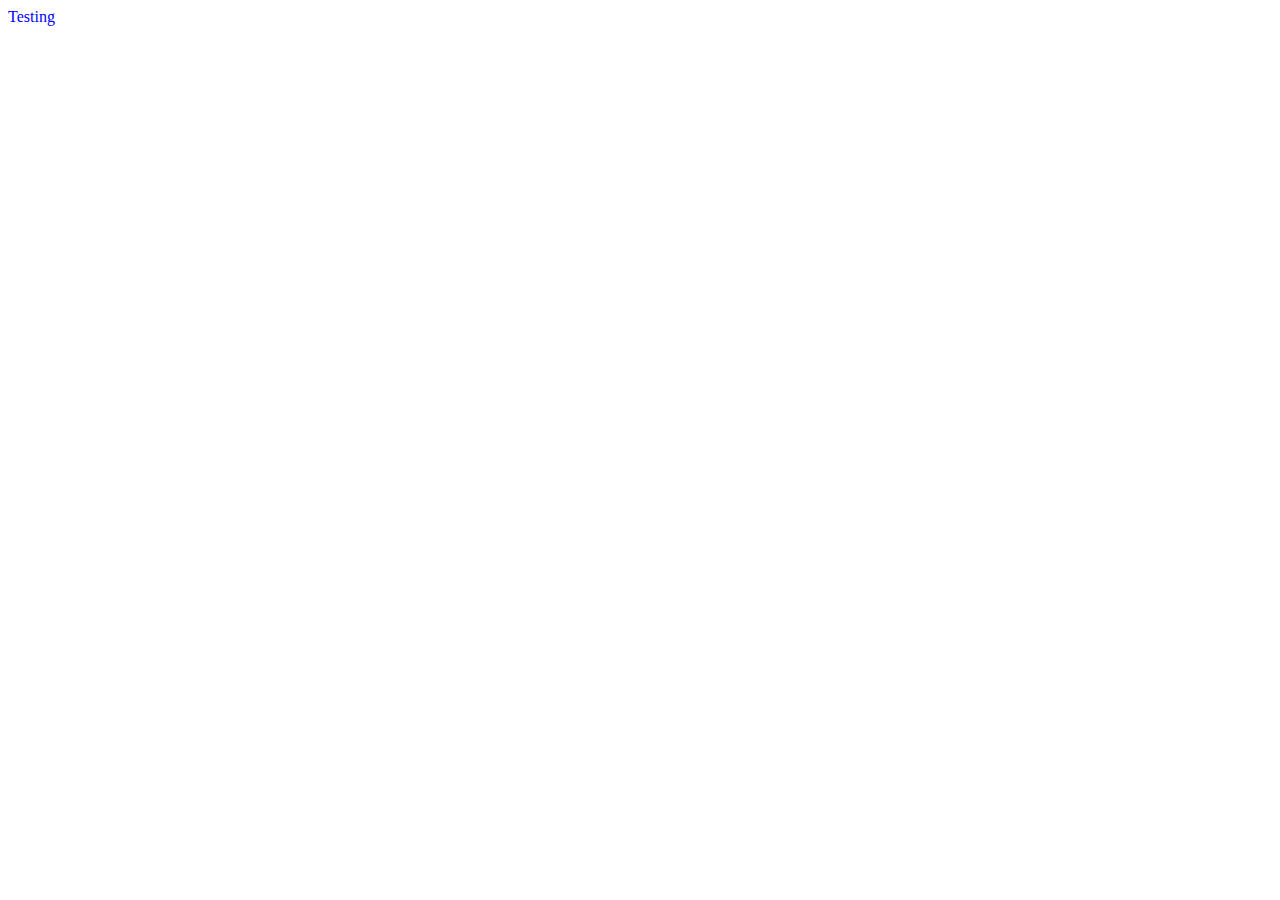
==== index.html @ 61a1b638 "first commit" ====
<!DOCTYPE html>
<html lang="en">
<head>
    <meta charset="UTF-8">
    <meta http-equiv="X-UA-Compatible" content="IE=edge">
    <meta name="viewport" content="width=device-width, initial-scale=1.0">
    <title>Document</title>
    <link rel="stylesheet" href="styles.css">
</head>
<body>
    Testing
</body>
</html>
---- styles.css ----
* {
    color: blue;
}
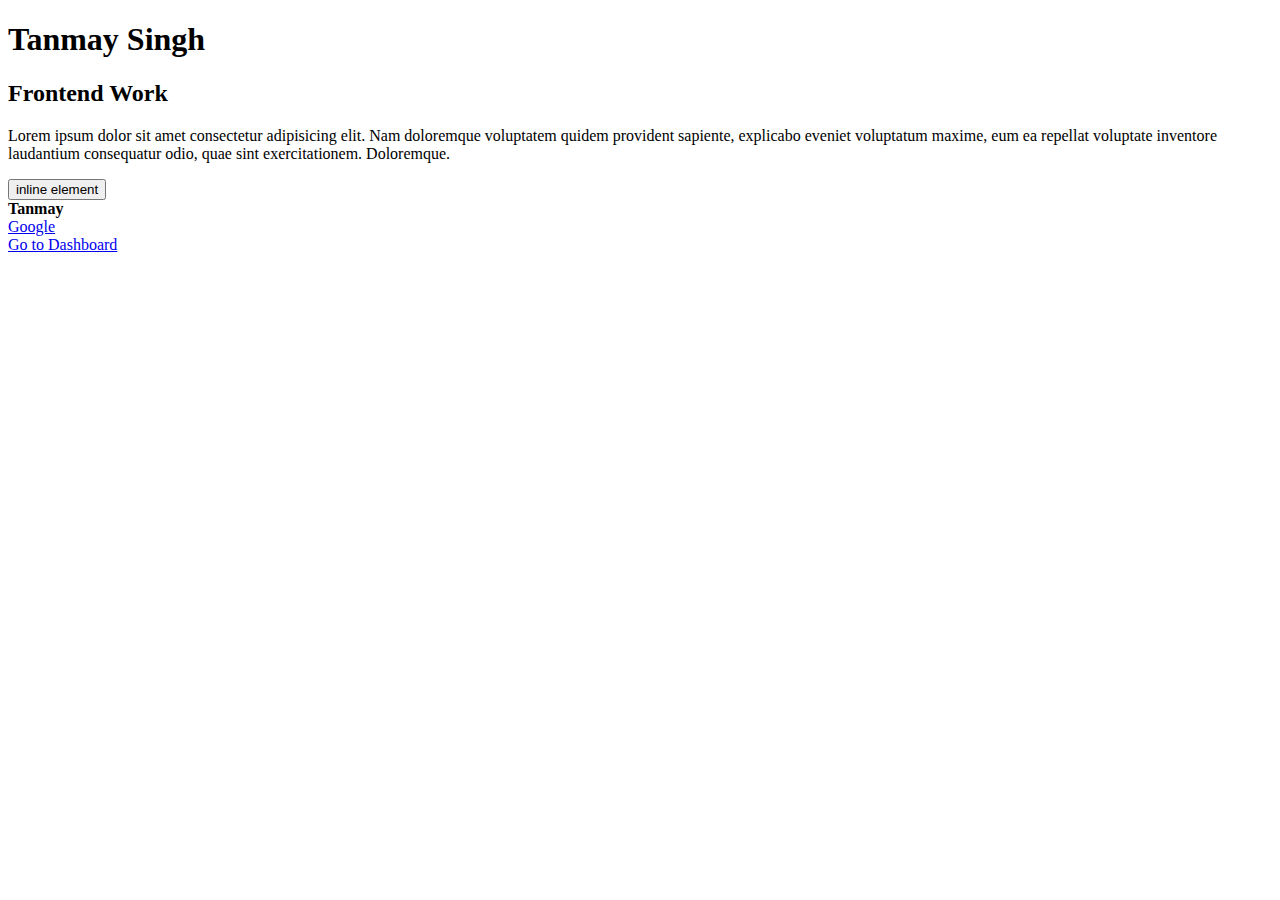
==== commit ccc9f052: "created some basic assets and started" ====
--- a/index.html
+++ b/index.html
@@ -1,13 +1,31 @@
 <!DOCTYPE html>
 <html lang="en">
-<head>
-    <meta charset="UTF-8">
-    <meta http-equiv="X-UA-Compatible" content="IE=edge">
-    <meta name="viewport" content="width=device-width, initial-scale=1.0">
+  <head>
+    <meta charset="UTF-8" />
+    <meta http-equiv="X-UA-Compatible" content="IE=edge" />
+    <meta name="viewport" content="width=device-width, initial-scale=1.0" />
     <title>Document</title>
-    <link rel="stylesheet" href="styles.css">
-</head>
-<body>
-    Testing
-</body>
-</html>+    <link rel="stylesheet" href="styles.css" />
+  </head>
+  <body>
+    <h1>Tanmay Singh</h1>
+    <h2>Frontend Work</h2>
+    <p>
+      Lorem ipsum dolor sit amet consectetur adipisicing elit. Nam doloremque
+      voluptatem quidem provident sapiente, explicabo eveniet voluptatum maxime,
+      eum ea repellat voluptate inventore laudantium consequatur odio, quae sint
+      exercitationem. Doloremque.
+    </p>
+    <button>inline element</button>
+    <div>
+      <b> Tanmay</b>
+    </div>
+    <div>
+      <a href="https://google.com" target="_blank"> Google </a>
+    </div>
+
+    <div>
+      <a href="/dashboard.html"> Go to Dashboard</a>
+    </div>
+  </body>
+</html>
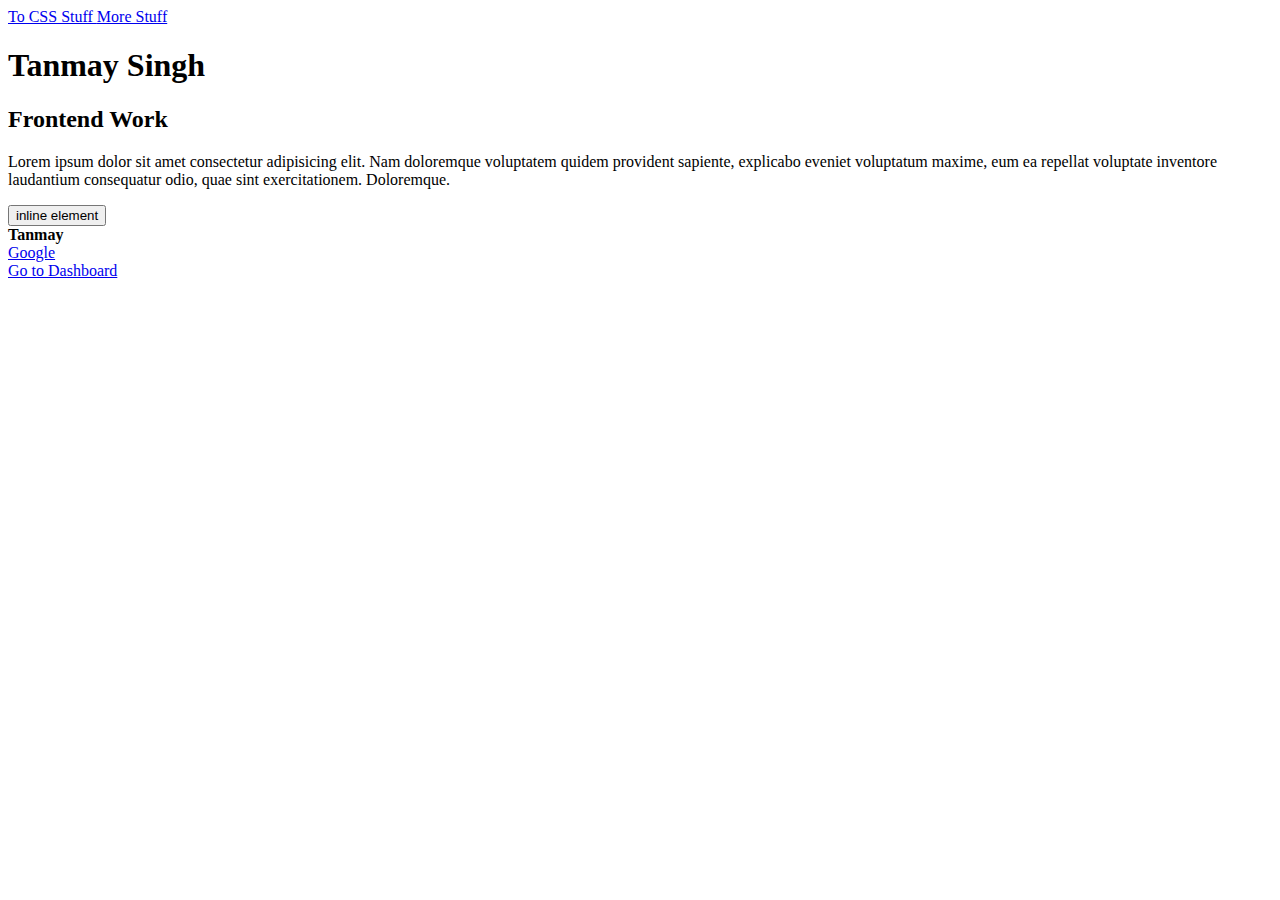
==== commit 924a3be3: "more css stuff" ====
--- a/index.html
+++ b/index.html
@@ -5,9 +5,13 @@
     <meta http-equiv="X-UA-Compatible" content="IE=edge" />
     <meta name="viewport" content="width=device-width, initial-scale=1.0" />
     <title>Document</title>
-    <link rel="stylesheet" href="styles.css" />
+    <link rel="stylesheet" type="text/css" href="styles.css" />
   </head>
   <body>
+    <nav>
+      <a href="/css.html"> To CSS Stuff </a>
+      <a href="/index_2.html"> More Stuff </a>
+    </nav>
     <h1>Tanmay Singh</h1>
     <h2>Frontend Work</h2>
     <p>
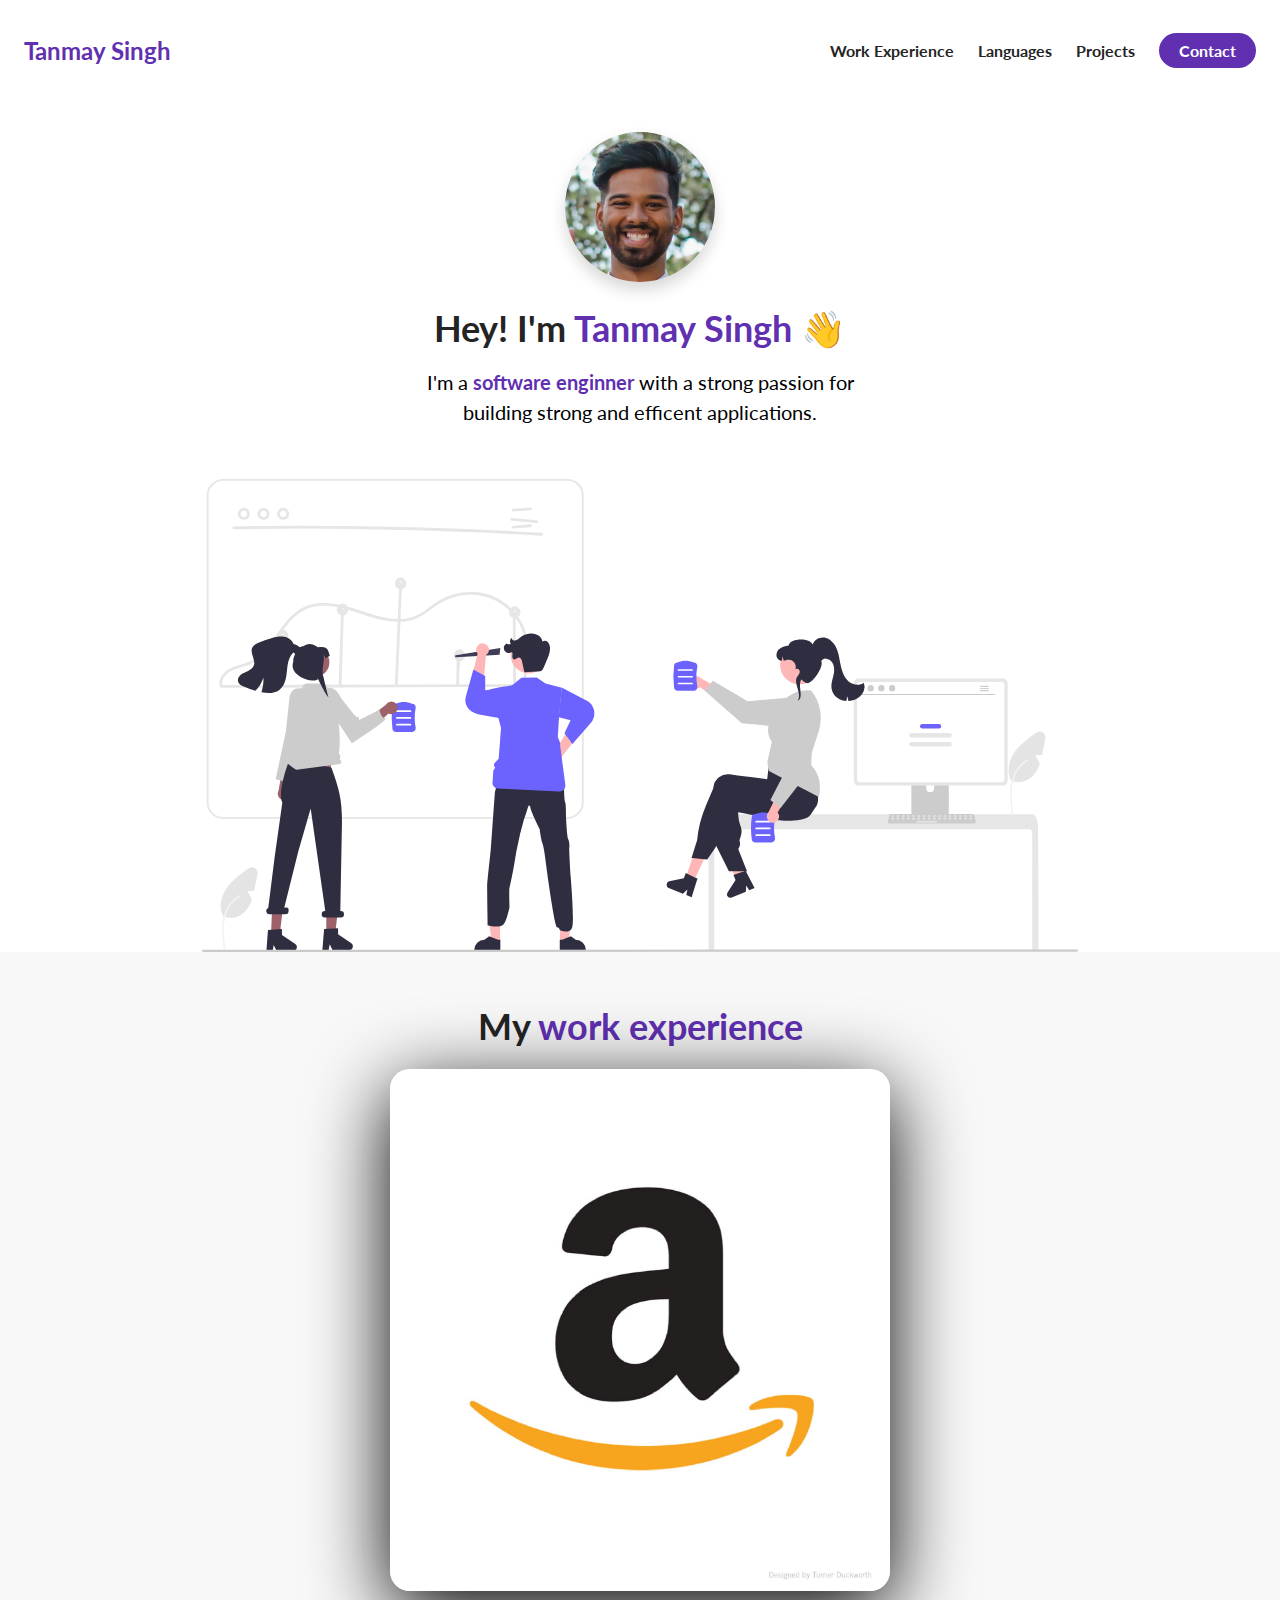
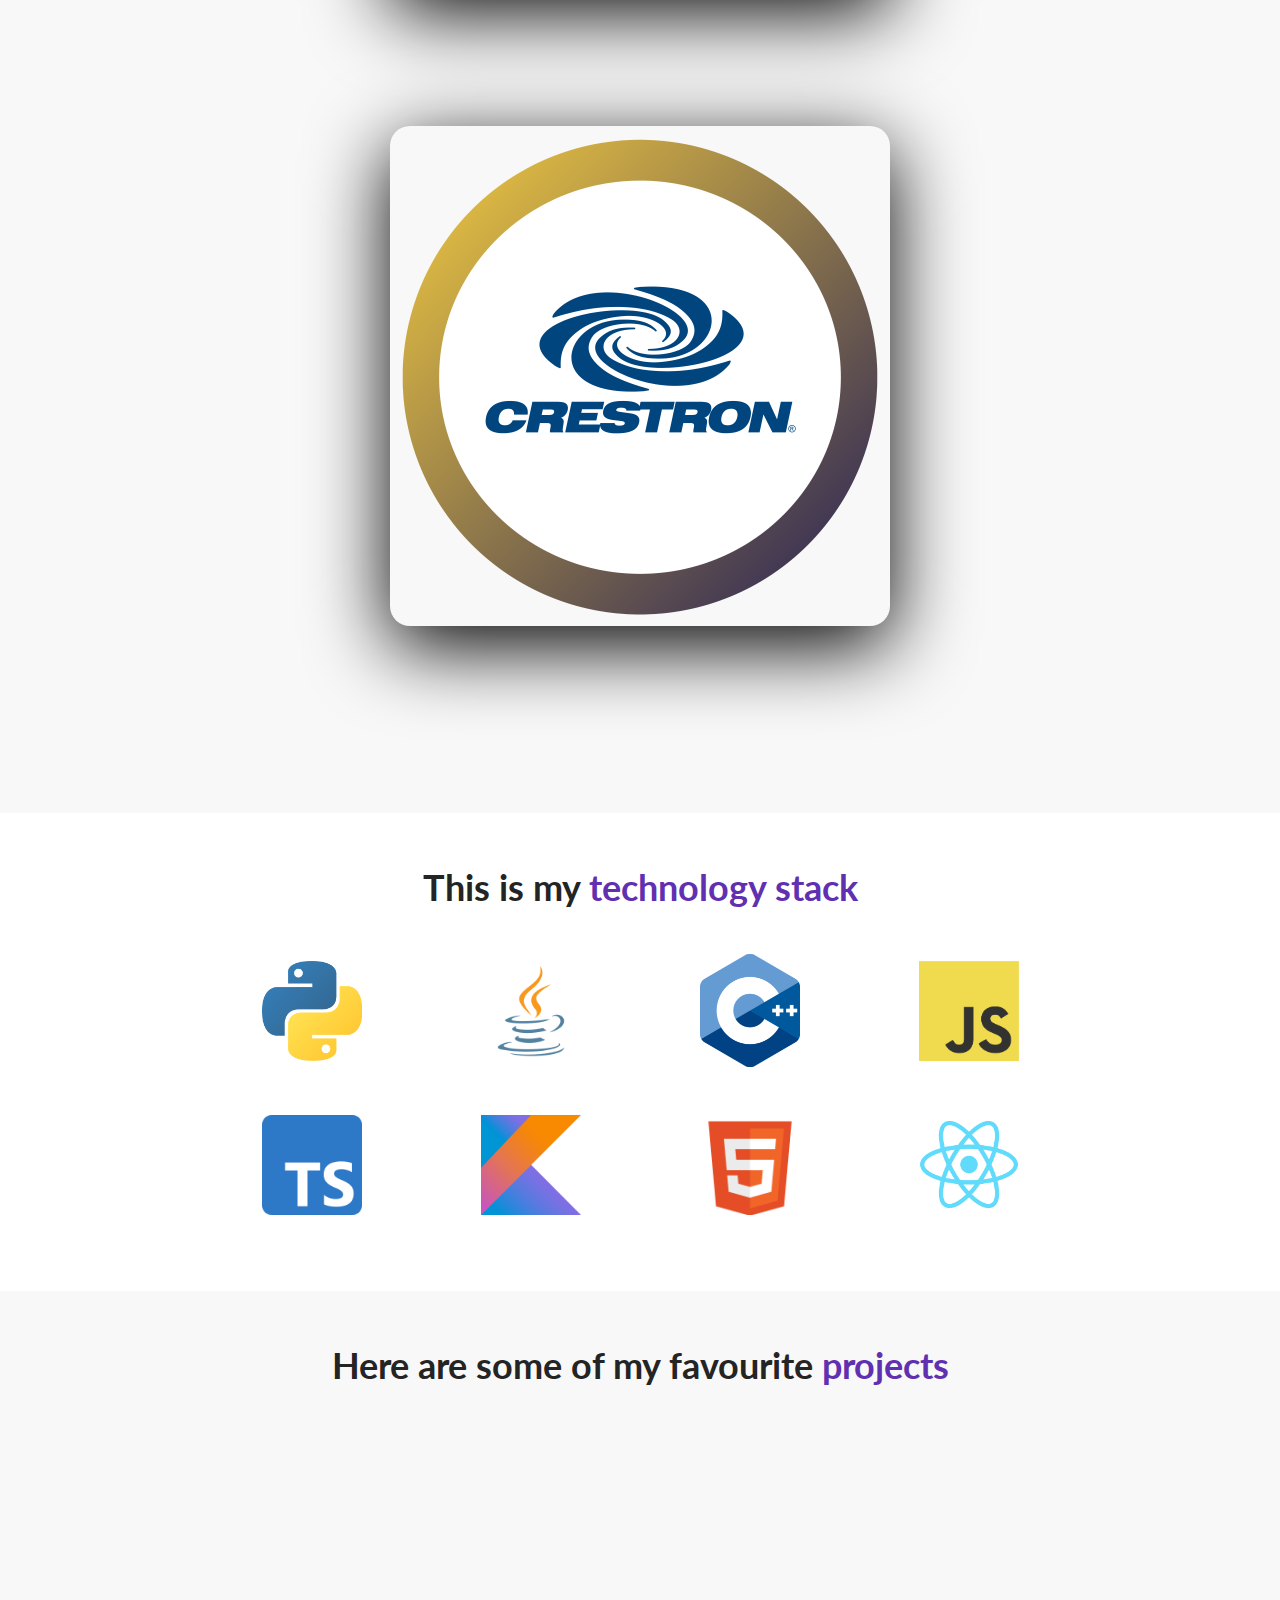
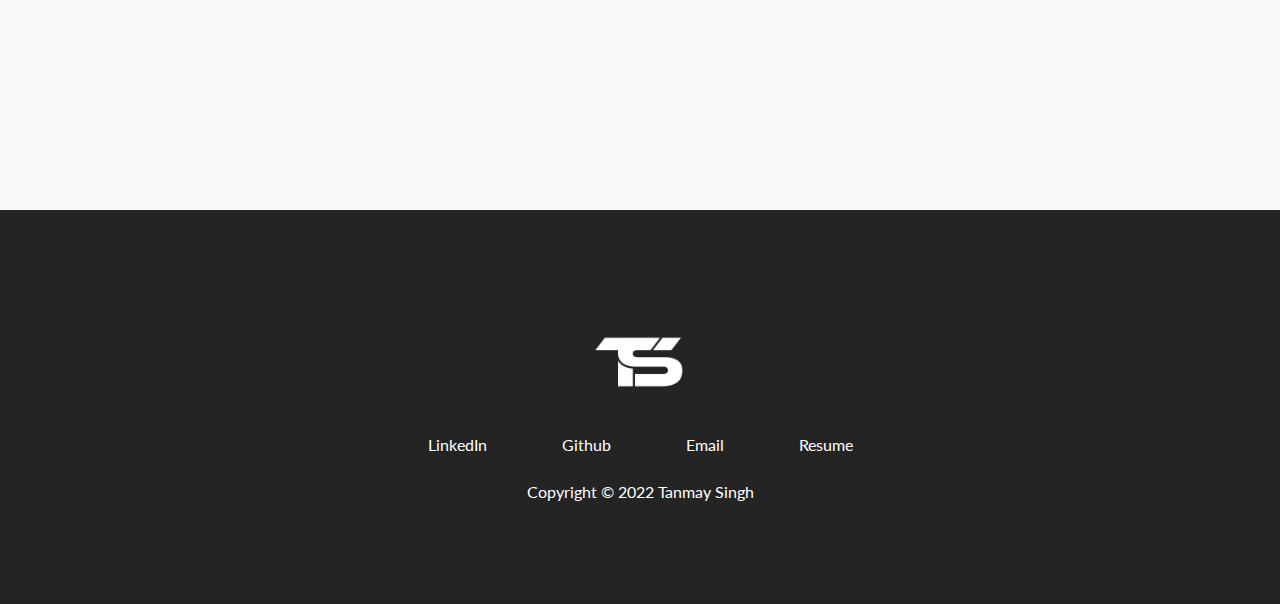
==== commit 88ce791c: "edit name" ====
--- a/index.html
+++ b/index.html
@@ -5,31 +5,446 @@
     <meta http-equiv="X-UA-Compatible" content="IE=edge" />
     <meta name="viewport" content="width=device-width, initial-scale=1.0" />
     <title>Document</title>
-    <link rel="stylesheet" type="text/css" href="styles.css" />
+    <link rel="stylesheet" href="./styles.css" />
+    <script
+      src="https://kit.fontawesome.com/10a73d7bfa.js"
+      crossorigin="anonymous"
+    ></script>
   </head>
   <body>
-    <nav>
-      <a href="/css.html"> To CSS Stuff </a>
-      <a href="/index_2.html"> More Stuff </a>
-    </nav>
-    <h1>Tanmay Singh</h1>
-    <h2>Frontend Work</h2>
-    <p>
-      Lorem ipsum dolor sit amet consectetur adipisicing elit. Nam doloremque
-      voluptatem quidem provident sapiente, explicabo eveniet voluptatum maxime,
-      eum ea repellat voluptate inventore laudantium consequatur odio, quae sint
-      exercitationem. Doloremque.
-    </p>
-    <button>inline element</button>
-    <div>
-      <b> Tanmay</b>
-    </div>
-    <div>
-      <a href="https://google.com" target="_blank"> Google </a>
-    </div>
-
-    <div>
-      <a href="/dashboard.html"> Go to Dashboard</a>
-    </div>
+    <section id="about-me">
+      <nav>
+        <div class="personal__logo">Tanmay Singh</div>
+        <ul class="nav__link--list">
+          <li class="nav__link">
+            <a
+              href="#work-experience"
+              class="nav__link--anchor link__hover-effect link__hover-effect--black"
+            >
+              Work Experience</a
+            >
+          </li>
+
+          <li class="nav__link">
+            <a
+              href="#languages"
+              class="nav__link--anchor link__hover-effect link__hover-effect--black"
+            >
+              Languages</a
+            >
+          </li>
+
+          <li class="nav__link">
+            <a
+              href="#projects"
+              class="nav__link--anchor link__hover-effect link__hover-effect--black"
+            >
+              Projects</a
+            >
+          </li>
+
+          <li class="nav__link">
+            <a
+              href="mailto:tstanmay2000@gmail.com"
+              class="nav__link--anchor nav__link--anchor-primary"
+              target="_blank"
+            >
+              Contact</a
+            >
+          </li>
+        </ul>
+      </nav>
+
+      <div class="flex flex-1">
+        <div class="about-me__info row">
+          <div class="about-me__info--container">
+            <figure class="about-me__picture--mask">
+              <!-- TODO: change to me  -->
+              <img
+                src="./assets/me.jpg"
+                class="about-me__picture"
+                alt="Picture of Me"
+              />
+            </figure>
+            <h1 class="about-me__info--title">
+              Hey! I'm <span class="text--purple">Tanmay Singh</span> <span class="wave">👋</span>
+            </h1>
+            <p class="about-me__info--para">
+              I'm a
+              <strong class="text--purple"> software enginner</strong> with a
+              strong passion for building strong and efficent applications.
+            </p>
+            <div class="about-me__links">
+              <a
+                href="https://www.linkedin.com/in/hire-tanmay/"
+                class="about-me__link"
+                target="blank"
+              >
+                <i class="fa-brands fa-linkedin"></i>
+              </a>
+              <a
+                href="https://github.com/tstanmay13"
+                class="about-me__link"
+                target="blank"
+              >
+                <i class="fa-brands fa-github"></i>
+              </a>
+              <a
+                href="mailto:tstanmay2000@gmail.com"
+                class="about-me__link"
+                target="blank"
+              >
+                <i class="fa-regular fa-envelope"></i>
+              </a>
+              <a
+                href="./assets/Resume_2021_2.pdf"
+                class="about-me__link"
+                target="blank"
+              >
+                <i class="fa-solid fa-file"></i>
+              </a>
+            </div>
+          </div>
+          <figure class="about-me__image--container">
+            <img
+              src="assets/undraw_team_collaboration_re_ow29.svg"
+              class="about-me__image"
+              alt="team work image"
+            />
+          </figure>
+        </div>
+      </div>
+    </section>
+
+    <!-- TODO section about work experience  -->
+
+    <section id="work-experience">
+      <div class="container">
+        <div class="row">
+          <h1 class="section__title">
+            My <span class="text--purple"> work experience</span>
+          </h1>
+          <ul class="work__list">
+            <li class="work">
+              <div class="work--wrapper">
+                <img class="work__image" src="assets/work/amazon.jpg" alt="" />
+
+                <div class="work__description">
+                  <h3 class="work__description--title">Amazon</h3>
+                  <h4 class="work__description--position">
+                    Software Engineering Intern
+                  </h4>
+                  <h5 class="work__description--tech">Java, Kotlin, C++</h5>
+                  <ul class="work__description--list">
+                    <li class="work__description--item">
+                      - Duplicated event delivery in a mobile app previously
+                      using API calls to also use an asynchronous message bus
+                    </li>
+                    <li class="work__description--item">
+                      -Created SQS queues using the CDK to deliver messages from
+                      the Message Broker to the backend
+                    </li>
+                    <li class="work__description--item">
+                      -Scoped and enhanced structure of DynamoDB in the backend
+                      for automatic verification of events
+                    </li>
+                    <li class="work__description--item">
+                      -Decreased battery life and missed message drop rate by
+                      over 20% in a A/B test setting
+                    </li>
+                  </ul>
+                </div>
+              </div>
+            </li>
+
+            <li class="work">
+              <div class="work--wrapper">
+                <img
+                  class="work__image"
+                  src="assets/work/crestron.png"
+                  alt=""
+                />
+
+                <div class="work__description">
+                  <h3 class="work__description--title">Crestron Electronics</h3>
+                  <h4 class="work__description--position">
+                    Software Engineering Intern
+                  </h4>
+                  <h5 class="work__description--tech">
+                    Java, Python, Apache Maven, TestNG, Jenkins
+                  </h5>
+                  <ul class="work__description--list">
+                    <li class="work__description--item">
+                      - Automated testing for hardware devices in different
+                      stages of Agile development process
+                    </li>
+                    <li class="work__description--item">
+                      -Developed a WebUI dashboard and an API that streamlines
+                      internal phone systems to reduce metric inaccuracy of
+                      clock-ins
+                    </li>
+                    <li class="work__description--item">
+                      -Investigated drive creation process of third-party
+                      devices with Crestron products
+                    </li>
+                  </ul>
+                </div>
+              </div>
+            </li>
+          </ul>
+        </div>
+      </div>
+    </section>
+
+    <section id="languages">
+      <div class="container">
+        <div class="row">
+          <h1 class="section__title">
+            This is my <span class="text--purple">technology stack</span>
+          </h1>
+          <div class="languages__list">
+            <div class="languages">
+              <figure class="languages__image--wrapper">
+                <img
+                  class="languages__image"
+                  src="./assets/language_icons/python.png"
+                  alt=""
+                />
+              </figure>
+              <span class="language__name">Python</span>
+            </div>
+
+            <div class="languages">
+              <figure class="languages__image--wrapper">
+                <img
+                  class="languages__image"
+                  src="./assets/language_icons/java.png"
+                  alt=""
+                />
+              </figure>
+              <span class="language__name">Java</span>
+            </div>
+
+            <div class="languages">
+              <figure class="languages__image--wrapper">
+                <img
+                  class="languages__image"
+                  src="./assets/language_icons/c++.png"
+                  alt=""
+                />
+              </figure>
+              <span class="language__name">C++</span>
+            </div>
+
+            <div class="languages">
+              <figure class="languages__image--wrapper">
+                <img
+                  class="languages__image"
+                  src="./assets/language_icons/js.png"
+                  alt=""
+                />
+              </figure>
+              <span class="language__name">JavaScript</span>
+            </div>
+
+            <div class="languages">
+              <figure class="languages__image--wrapper">
+                <img
+                  class="languages__image"
+                  src="./assets/language_icons/ts.png"
+                  alt=""
+                />
+              </figure>
+              <span class="language__name">TypeScript</span>
+            </div>
+
+            <div class="languages">
+              <figure class="languages__image--wrapper">
+                <img
+                  class="languages__image"
+                  src="./assets/language_icons/kotlin.png"
+                  alt=""
+                />
+              </figure>
+              <span class="language__name">Kotlin</span>
+            </div>
+
+            <div class="languages">
+              <figure class="languages__image--wrapper">
+                <img
+                  class="languages__image"
+                  src="./assets/language_icons/html5.png"
+                  alt=""
+                />
+              </figure>
+              <span class="language__name">HTML</span>
+            </div>
+            <div class="languages">
+              <figure class="languages__image--wrapper">
+                <img
+                  class="languages__image"
+                  src="./assets/language_icons/react.png"
+                  alt=""
+                />
+              </figure>
+              <span class="language__name">React</span>
+            </div>
+          </div>
+        </div>
+      </div>
+    </section>
+
+    <section id="projects">
+      <div class="container">
+        <div class="row">
+          <h1 class="section__title">
+            Here are some of my favourite
+            <span class="text--purple">projects</span>
+          </h1>
+          <ul class="project__list">
+            <li class="project">
+              <div class="project__wrapper">
+                <img
+                  src="./assets/projects/arountatx.gif"
+                  class="project__image"
+                  alt=""
+                />
+                <div class="project__description">
+                  <h3 class="project__description--title">Around ATX</h3>
+                  <h4 class="project__description--sub-title">
+                    Python, Javascript, Flask, AWS, Postman, SQLAlchemy, Docker
+                  </h4>
+                  <p class="project__description--para">
+                    Worked in both the backend and front end to contruct a
+                    website to educate people about local restaurants, hotels,
+                    and suspicious incidents happening in an area.
+                  </p>
+                  <div class="project__description--links">
+                    <a
+                      href="https://gitlab.com/jyotiluu/cs373-aroundatx"
+                      class="project__description--link"
+                      target="_blank"
+                    >
+                      <i class="fa-brands fa-github"></i>
+                    </a>
+                  </div>
+                </div>
+              </div>
+            </li>
+
+            <li class="project">
+              <div class="project__wrapper">
+                <img
+                  src="./assets/projects/supertux.gif"
+                  class="project__image"
+                  alt=""
+                />
+                <div class="project__description">
+                  <h3 class="project__description--title">
+                    SuperTuxKart AI Controller
+                  </h3>
+                  <h4 class="project__description--sub-title">
+                    Python, Pytorch
+                  </h4>
+                  <p class="project__description--para">
+                    Utilized reinforcement learning to build an agreesive agent
+                    in a racing simulator to consistently win a 2v2 hockey game
+                    versus the computers AI
+                  </p>
+                  <div class="project__description--links">
+                    <a
+                      href="https://github.com/hQavi/CS342-Final"
+                      class="project__description--link"
+                      target="_blank"
+                    >
+                      <i class="fa-brands fa-github"></i>
+                    </a>
+                  </div>
+                </div>
+              </div>
+            </li>
+
+            <li class="project">
+              <div class="project__wrapper">
+                <img
+                  src="./assets/projects/iron_hand _compress.gif"
+                  class="project__image"
+                  alt=""
+                />
+                <div class="project__description">
+                  <h3 class="project__description--title">Iron Hand</h3>
+                  <h4 class="project__description--sub-title">
+                    Python, OpenCV
+                  </h4>
+                  <p class="project__description--para">
+                    Architected an interface that allowed users to operate a
+                    computer using gestures, voice commands, and signals. I was
+                    resnsible for developing gesture dectecting and speech to
+                    text recognition
+                  </p>
+                  <div class="project__description--links">
+                    <a
+                      href="https://github.com/tstanmay13/IronHand"
+                      class="project__description--link"
+                      target="_blank"
+                    >
+                      <i class="fa-brands fa-github"></i>
+                    </a>
+                  </div>
+                </div>
+              </div>
+            </li>
+          </ul>
+        </div>
+      </div>
+    </section>
+
+    <footer>
+      <div class="footer__row">
+        <a href="#" class="footer__anchor">
+          <figure class="footer__logo">
+          <img src="./assets/logo.png" class="footer__logo--image"alt="" />
+        </figure>
+          <span class="footer__logo--popper"> Top
+            <i class="fas fa-arrow-up"></i>
+          </span>
+        </a>
+
+        <div class="footer__social--list">
+          <a
+            href="https://github.com/tstanmay13"
+            class="footer__social--link link__hover-effect link__hover-effect--white"
+            target="_blank"
+          >
+            LinkedIn
+          </a>
+
+          <a
+            href="https://github.com/tstanmay13"
+            class="footer__social--link link__hover-effect link__hover-effect--white"
+            target="_blank"
+          >
+            Github
+          </a>
+
+          <a
+            href="mailto:tstanmay2000@gmail.com"
+            class="footer__social--link link__hover-effect link__hover-effect--white"
+            target="_blank"
+          >
+            Email
+          </a>
+
+          <a
+            href="./assets/Resume_2021_2.pdf"
+            class="footer__social--link link__hover-effect link__hover-effect--white"
+            target="_blank"
+          >
+            Resume
+          </a>
+        </div>
+        <div class="footer__copyright">Copyright © 2022 Tanmay Singh</div>
+      </div>
+    </footer>
   </body>
 </html>
--- a/styles.css
+++ b/styles.css
@@ -0,0 +1,646 @@
+@import url("https://fonts.googleapis.com/css2?family=Lato:ital,wght@0,400;0,700;0,900;1,300;1,400;1,700;1,900&display=swap");
+
+* {
+  /* color: red; */
+  font-family: "Lato", sans-serif;
+  padding: 0;
+  margin: 0;
+  box-sizing: border-box;
+}
+
+html{
+    scroll-behavior: smooth;
+}
+
+h1,
+h2,
+h3,
+h4,
+h5,
+h6,
+span {
+  color: #242424;
+  text-align: center;
+  line-height: 1.25;
+}
+
+h1 {
+  font-size: 36px;
+}
+
+p {
+  line-height: 1.5;
+  font-size: 16px;
+}
+
+.link__hover-effect:after{
+    content:"";
+    position:absolute;
+    height: 3px;
+    width: 0;
+    bottom: -3px;
+    right: 0;
+    transition: all 300ms ease;
+}
+
+.link__hover-effect--white:after{
+    background-color:white;
+}
+
+.link__hover-effect--black:after{
+    background-color:black;
+}
+
+.link__hover-effect:hover:after{
+    width: 100%;
+    left: 0;
+}
+
+a{
+    text-decoration: none;
+    position: relative;
+    transition: opacity 300ms ease;
+}
+
+i:hover{
+    opacity: 0.7;
+}
+
+li {
+  list-style: none;
+}
+
+.flex {
+  display: flex;
+}
+
+.flex-1 {
+  flex: 1;
+}
+
+.container {
+  padding: 52px 0px;
+}
+
+.row {
+  width: 100%;
+  max-width: 900px;
+  margin: 0 auto;
+  padding: 0px 12px;
+}
+
+.text--purple {
+  color: #6030b1;
+}
+
+section:nth-child(even) {
+  background-color: #f8f8f8;
+  /* background-color: red; */
+}
+
+.section__title {
+  margin-bottom: 20px;
+}
+/* 
+
+NAVIGATION BAR
+
+*/
+
+nav {
+  height: 100px;
+  width: 100%;
+  max-width: 1300px;
+  margin: 0 auto;
+  display: flex;
+  justify-content: space-between;
+  align-items: center;
+  padding: 0px 12px;
+}
+
+.personal__logo {
+  font-size: 24px;
+  color: #6030b1;
+  margin: 0px 12px;
+  font-weight: bold;
+}
+
+.nav__link--list {
+  display: flex;
+}
+
+.nav__link--anchor {
+  margin: 0px 12px;
+  color: #242424;
+  text-decoration: none;
+  font-weight: 700;
+}
+
+.nav__link--anchor-primary {
+  background-color: #6030b1;
+  padding: 8px 20px;
+  border-radius: 50px;
+  color: white;
+  transition: all 300ms ease;
+}
+
+.nav__link--anchor-primary:hover {
+  background-color: #5d3eff;
+}
+
+/*
+
+ABOUT ME 
+
+*/
+
+#about-me {
+  min-height: 100vh;
+  display: flex;
+  flex-direction: column;
+}
+
+.about-me__info {
+  display: flex;
+  flex-direction: column;
+}
+
+.about-me__info--container {
+  display: flex;
+  flex-direction: column;
+  align-items: center;
+  max-width: 500px;
+  margin: 0 auto;
+  text-align: center;
+  padding-top: 32px;
+}
+
+.about-me__picture--mask {
+  width: 150px;
+  height: 150px;
+  border-radius: 50%;
+  overflow: hidden;
+  box-shadow: 0 8px 16px rgba(0, 0, 0, 0.16);
+  margin-bottom: 24px;
+  animation: animate-profile-picture 800ms 200ms backwards;
+}
+
+@keyframes animate-profile-picture {
+    0%{
+        transform: scale(0);
+    }
+    80%{
+        transform: scale(1.1);
+    }
+    100%{
+        transform: scale(1);
+    }
+}
+
+.about-me__picture {
+  width: 100%;
+  height: 100%;
+}
+
+.about-me__info--title {
+  margin-bottom: 16px;
+  animation: fade-up 650ms 400ms backwards;
+}
+
+.about-me__info--para {
+  font-size: 20px;
+  line-height: 1.5;
+  margin-bottom: 28px;
+  animation: fade-up 650ms 400ms backwards;
+
+}
+
+.about-me__link {
+  font-size: 20px;
+  color: #242424;
+  text-decoration: none;
+  padding: 0px 16px;
+  animation: fade-up 650ms 600ms backwards;
+}
+
+.about-me__links{
+    animation: fade-up 650ms 800ms backwards;
+}
+
+@keyframes fade-up{
+    0%{
+        opacity: 0;
+        transform: translateY(40px);
+    }
+    100%{
+        opacity: 1;
+        transform: translateY(0);
+
+    }
+}
+
+.about-me__image--container {
+  flex: 1;
+  display: flex;
+  align-items: center;
+}
+
+.about-me__image {
+  width: 100%;
+  animation: fade-in 1200ms 800ms backwards;
+}
+
+@keyframes fade-in {
+    0%{
+        opacity: 0;
+    }
+    100%{
+        opacity: 1;
+    }
+    
+}
+
+.wave{
+    display: inline-block;
+    animation: animate-wave 500ms infinite ease;
+}
+
+@keyframes animate-wave{
+    0%{
+        transform: rotate(0);
+    }
+    50%{
+        transform: rotate(30deg);
+    }
+    0%{
+        transform: rotate(0);
+    }
+}
+/*
+
+WORK EXPERIENCE
+
+*/
+.work {
+  padding-bottom: 135px;
+}
+
+.work--wrapper {
+  display: flex;
+  box-shadow: 0 20px 80px rgba(0, 0, 0.45);
+  border-radius: 20px;
+  overflow: hidden;
+  position: relative;
+  max-width: 500px;
+  margin: 0 auto;
+}
+
+.work--wrapper:before {
+  content: "";
+  position: absolute;
+  top: 0;
+  left: 0;
+  height: 100%;
+  width: 100%;
+  background-color: #1c1d25;
+  opacity: 0;
+  transition: opacity 450ms ease;
+  z-index: 2;
+}
+
+.work:hover .work--wrapper:before {
+  opacity: 0.7;
+}
+
+.work:hover .work__image {
+  transform: scale(1.07);
+  filter: blur(5px);
+}
+
+.work:hover .work__description {
+  opacity: 1;
+  transform: translateY(-50%);
+}
+
+.work__image {
+  width: 100%;
+  transition: all 500ms ease;
+}
+
+.work__description {
+  position: absolute;
+  top: 40%;
+  left: 30px;
+  transform: translateY(100%);
+  max-width: 450px;
+  z-index: 3;
+  opacity: 0;
+  transition: transform 450ms, opacity 300ms;
+}
+
+.work__description--title {
+  font-size: 36px;
+}
+
+.work__description--list {
+  margin: 16px 0px;
+}
+
+.work__description--item{
+    padding: 2px 0px;
+}
+
+.work__description--title,
+.work__description--position,
+.work__description--tech,
+.work__description--item {
+  text-align: left;
+  color: white;
+}
+/*
+
+TECH STACK
+
+*/
+.languages__list {
+  display: flex;
+  width: 100%;
+  flex-wrap: wrap;
+}
+
+.languages {
+  width: 25%;
+  display: flex;
+  justify-content: center;
+  position: relative;
+}
+
+.languages:hover .language__name {
+  transform: scale(1);
+  opacity: 1;
+}
+
+.languages__image--wrapper {
+  display: flex;
+  justify-content: center;
+  align-items: center;
+  padding: 24px 16px;
+}
+
+.languages:hover .languages__image {
+  filter: brightness(80%);
+  opacity: 0.86;
+  transform: scale(0.9);
+}
+
+.languages__image {
+  width: 100%;
+  max-width: 100px;
+  transition: all 300ms;
+}
+
+.language__name {
+  position: absolute;
+  bottom: 0;
+  transform: scale(0);
+  transition: all 300ms;
+  font-size: 20px;
+  opacity: 0;
+}
+
+
+/*
+
+PROJECT 
+
+*/
+
+.project {
+  margin-bottom: 135px;
+}
+
+.project:last-child {
+  margin-bottom: 40px;
+}
+
+.project__image {
+  width: 100%;
+  transition: all 500ms ease;
+}
+
+.project__wrapper {
+  display: flex;
+  box-shadow: 0 20px 80px rgba(0, 0, 0.45);
+  border-radius: 20px;
+  overflow: hidden;
+  position: relative;
+}
+
+.project__wrapper:before {
+  content: "";
+  position: absolute;
+  top: 0;
+  left: 0;
+  height: 100%;
+  width: 100%;
+  background-color: #1c1d25;
+  opacity: 0;
+  transition: opacity 450ms ease;
+  z-index: 2;
+}
+
+.project:hover .project__wrapper:before {
+  opacity: 0.7;
+}
+
+.project:hover .project__image {
+  transform: scale(1.07);
+  filter: blur(5px);
+}
+
+.project__list {
+  padding-top: 40px;
+}
+
+.project:hover .project__description {
+  opacity: 1;
+  transform: translateY(-50%);
+}
+
+.project__description {
+  position: absolute;
+  top: 50%;
+  left: 90px;
+  transform: translateY(100%);
+  max-width: 550px;
+  z-index: 3;
+  opacity: 0;
+  transition: transform 450ms, opacity 300ms;
+}
+
+.project__description--title {
+  font-size: 40px;
+}
+
+.project__description--para {
+  margin: 16px 0px;
+}
+
+.project__description--link {
+  font-size: 20px;
+  margin-right: 16px;
+  text-decoration: none;
+}
+
+.project__description--title,
+.project__description--sub-title,
+.project__description--para,
+.project__description--link{
+  text-align: left;
+  color: white;
+}
+
+/*
+
+FOOTER
+
+*/
+
+footer{
+    background-color: #242424;
+}
+
+
+.footer__social--list{
+    width: 100%;
+    max-width: 500px;
+    display: flex;
+    justify-content: space-around;
+    margin-bottom: 28px;
+}
+
+.footer__logo--image{
+    width: 100px;
+    height: 100px;
+}
+
+.footer__row{
+    display: flex;
+    flex-direction: column;
+    justify-content: center;
+    align-items: center;
+    padding: 8% 0;
+}
+
+.footer__social--link,
+.footer__copyright{
+    color: white;
+}
+
+.footer__logo--popper{
+    position: absolute;
+    right: 0;
+    color: white;
+    top: 30px;
+    font-weight: 700;
+    opacity: 0;
+    transition: all 300ms ease;
+}
+
+.footer__anchor{
+    position: relative;
+    margin-bottom: 20px;
+}
+
+.footer__anchor:hover .footer__logo--popper{
+    transform: translateX(45px);
+    opacity: 1;
+}
+
+@media (max-width: 768px){
+    nav{
+        height: 68px;
+    }
+    h1{
+        font-size: 28px;
+    }
+
+    .about-me__info--para{
+        font-size: 18px;
+    }
+
+    .languages{
+        width: calc(100% / 3)
+    }
+
+    .project__description--para{
+        font-size: 14px;
+    }
+
+    .work__description--item{
+        font-size: 14px;
+    }
+
+    .project__description{
+        left: 30px;
+        padding-right: 30px;
+    }
+}
+
+@media (max-width: 480px){
+    .nav__link:not(:last-child){
+        display: none;
+    }
+    
+    .project__description {
+        padding: 0;
+        left: 0;
+        width: 100%;
+    }
+
+    .project__description--para{
+        display: none;
+    }
+    
+    .project__description--links{
+        display: flex;
+        justify-content: center;
+    }
+
+    .project__description--sub-title{
+        text-align: center;
+        margin: 12px 0px;
+    }
+
+    .project__description--title{
+        font-size: 32px;
+        line-height: 1;
+        text-align: center;
+    }
+
+    .work__description--tech{
+        text-align: center;
+    }
+
+    .work__description--item{
+        display: none;
+    }
+
+    .work__description{
+        top: 50%;
+        width: 100%;
+        left: 0;
+    }
+
+    .work__description--title{
+        font-size: 32px;
+        line-height: 1;
+        text-align: center;
+    }
+
+    .work__description--position{
+        margin: 12px 0px;
+        text-align: center;
+    }
+
+}